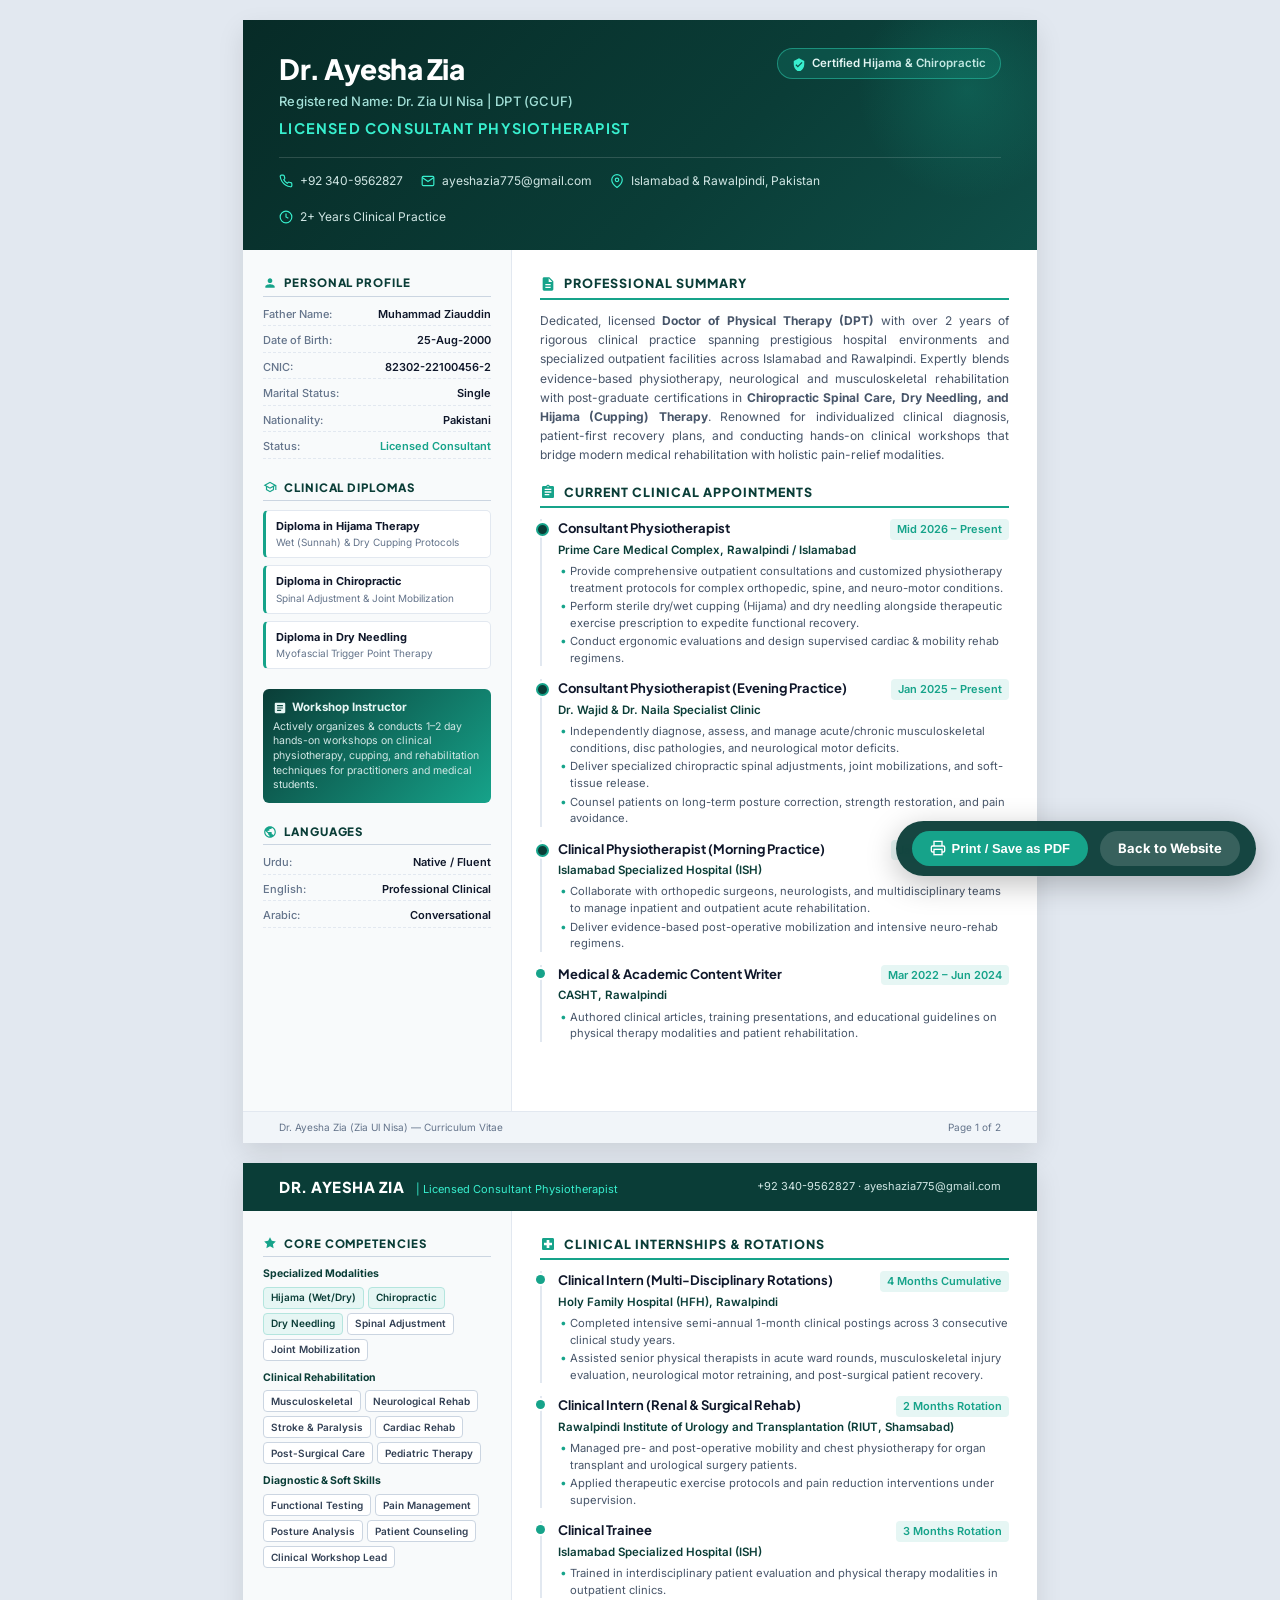
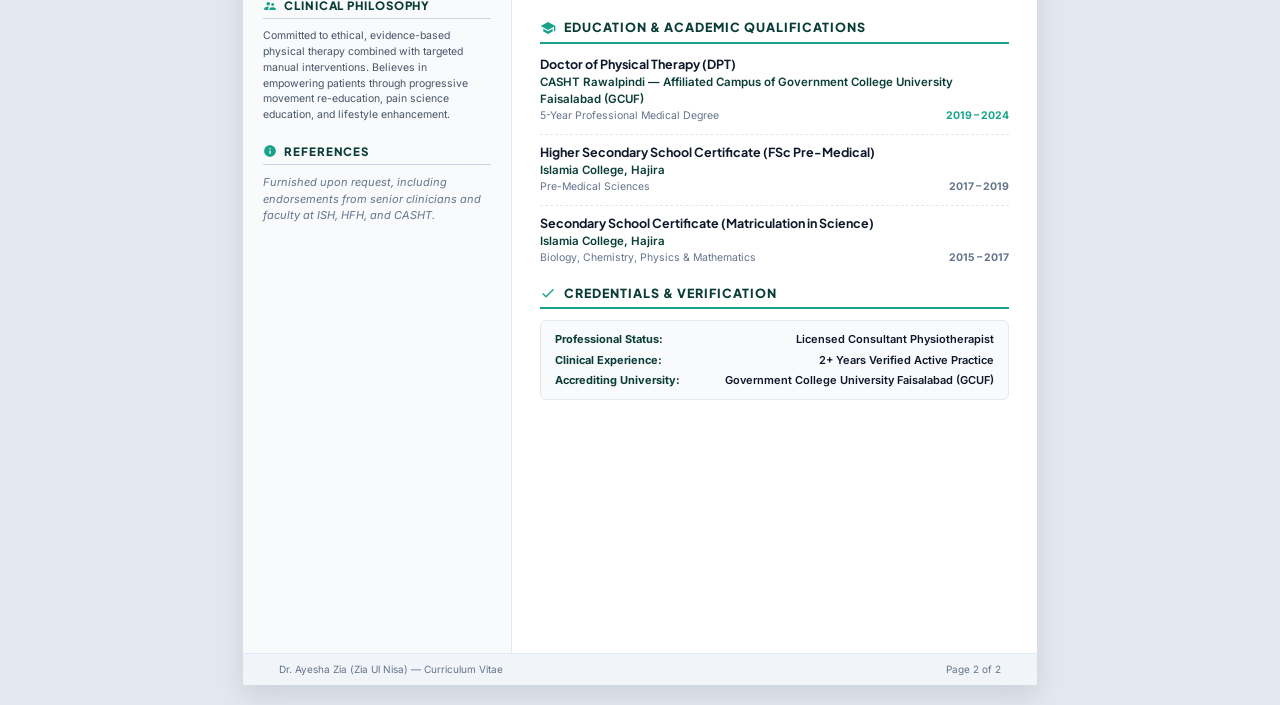
==== cv.html @ 0d0502b4 "cv added" ====
<!DOCTYPE html>
<html lang="en">
<head>
<meta charset="UTF-8">
<meta name="viewport" content="width=device-width, initial-scale=1.0">
<title>Dr. Ayesha Zia — Curriculum Vitae</title>
<link rel="preconnect" href="https://fonts.googleapis.com">
<link rel="preconnect" href="https://fonts.gstatic.com" crossorigin>
<link href="https://fonts.googleapis.com/css2?family=Plus+Jakarta+Sans:wght@400;500;600;700;800&family=Inter:wght@400;500;600;700&display=swap" rel="stylesheet">
<style>
  :root {
    --primary: #0A3D37;
    --primary-light: #125B53;
    --accent: #16A38A;
    --accent-soft: #E6F6F4;
    --accent-glow: rgba(22, 163, 138, 0.12);
    --dark: #0F172A;
    --text: #334155;
    --text-muted: #64748B;
    --border: #E2E8F0;
    --bg-light: #F8FAFC;
    --white: #FFFFFF;
  }

  * {
    box-sizing: border-box;
    margin: 0;
    padding: 0;
  }

  body {
    font-family: 'Inter', -apple-system, BlinkMacSystemFont, 'Segoe UI', Roboto, sans-serif;
    color: var(--text);
    background: #E2E8F0;
    line-height: 1.5;
    -webkit-font-smoothing: antialiased;
  }

  /* Printable A4 Sheets */
  .cv-page {
    width: 210mm;
    min-height: 297mm;
    height: 297mm;
    margin: 20px auto;
    background: var(--white);
    box-shadow: 0 10px 25px rgba(0,0,0,0.1);
    position: relative;
    overflow: hidden;
    display: flex;
    flex-direction: column;
    page-break-after: always;
  }

  @media print {
    body {
      background: none;
      -webkit-print-color-adjust: exact;
      print-color-adjust: exact;
    }
    .cv-page {
      margin: 0;
      box-shadow: none;
      page-break-after: always;
      height: 297mm;
      max-height: 297mm;
    }
    .no-print {
      display: none !important;
    }
  }

  /* Header Section */
  .cv-header {
    background: linear-gradient(135deg, #072B27 0%, #0A3D37 60%, #0F4F48 100%);
    color: var(--white);
    padding: 28px 36px 24px;
    position: relative;
  }

  .cv-header::after {
    content: '';
    position: absolute;
    right: -40px;
    top: -40px;
    width: 220px;
    height: 220px;
    border-radius: 50%;
    background: radial-gradient(circle, rgba(22,163,138,0.25) 0%, rgba(22,163,138,0) 70%);
    pointer-events: none;
  }

  .header-top {
    display: flex;
    justify-content: space-between;
    align-items: flex-start;
  }

  .header-title-group h1 {
    font-family: 'Plus Jakarta Sans', sans-serif;
    font-size: 28px;
    font-weight: 800;
    letter-spacing: -0.5px;
    color: #FFFFFF;
    margin-bottom: 2px;
  }

  .header-title-group .alias {
    font-size: 13px;
    font-weight: 500;
    color: #A3E0D8;
    margin-bottom: 6px;
    letter-spacing: 0.2px;
  }

  .header-title-group .designation {
    font-family: 'Plus Jakarta Sans', sans-serif;
    font-size: 14.5px;
    font-weight: 700;
    color: #38EFCE;
    text-transform: uppercase;
    letter-spacing: 1.2px;
  }

  .header-badge {
    background: rgba(22, 163, 138, 0.2);
    border: 1px solid rgba(56, 239, 206, 0.4);
    padding: 6px 14px;
    border-radius: 20px;
    font-size: 11.5px;
    font-weight: 600;
    color: #E6F6F4;
    display: inline-flex;
    align-items: center;
    gap: 6px;
    white-space: nowrap;
  }

  .header-badge svg {
    width: 14px;
    height: 14px;
    fill: #38EFCE;
  }

  .contact-strip {
    display: flex;
    flex-wrap: wrap;
    gap: 18px;
    margin-top: 18px;
    padding-top: 14px;
    border-top: 1px solid rgba(255, 255, 255, 0.15);
    font-size: 12px;
    color: #D1E7E5;
  }

  .contact-item {
    display: flex;
    align-items: center;
    gap: 7px;
  }

  .contact-item svg {
    width: 14px;
    height: 14px;
    stroke: #38EFCE;
    fill: none;
    stroke-width: 2;
    flex-shrink: 0;
  }

  /* Two Column Body Layout */
  .cv-body {
    display: grid;
    grid-template-columns: 71mm 1fr;
    flex: 1;
    overflow: hidden;
  }

  /* Sidebar Column */
  .cv-sidebar {
    background: #F8FAFB;
    border-right: 1px solid var(--border);
    padding: 24px 20px;
    display: flex;
    flex-direction: column;
    gap: 20px;
  }

  /* Main Column */
  .cv-main {
    padding: 24px 28px;
    display: flex;
    flex-direction: column;
    gap: 18px;
    background: var(--white);
  }

  /* Section Headings */
  .sec-title {
    font-family: 'Plus Jakarta Sans', sans-serif;
    font-size: 12.5px;
    font-weight: 800;
    text-transform: uppercase;
    letter-spacing: 1px;
    color: var(--primary);
    display: flex;
    align-items: center;
    gap: 8px;
    margin-bottom: 11px;
    padding-bottom: 5px;
    border-bottom: 2px solid var(--accent);
  }

  .sec-title svg {
    width: 16px;
    height: 16px;
    fill: var(--accent);
    flex-shrink: 0;
  }

  .sidebar-sec-title {
    font-family: 'Plus Jakarta Sans', sans-serif;
    font-size: 11.5px;
    font-weight: 800;
    text-transform: uppercase;
    letter-spacing: 0.9px;
    color: var(--primary);
    display: flex;
    align-items: center;
    gap: 7px;
    margin-bottom: 9px;
    padding-bottom: 4px;
    border-bottom: 1.5px solid #CBD5E1;
  }

  .sidebar-sec-title svg {
    width: 14px;
    height: 14px;
    fill: var(--accent);
  }

  /* Summary Box */
  .summary-text {
    font-size: 12px;
    line-height: 1.6;
    color: #475569;
    text-align: justify;
  }

  /* Timeline & Experience Items */
  .exp-item {
    position: relative;
    padding-left: 16px;
    border-left: 2px solid #E2E8F0;
    margin-bottom: 13px;
  }

  .exp-item:last-child {
    margin-bottom: 0;
  }

  .exp-item::before {
    content: '';
    position: absolute;
    left: -5.5px;
    top: 4px;
    width: 9px;
    height: 9px;
    border-radius: 50%;
    background: var(--accent);
    box-shadow: 0 0 0 2px var(--white);
  }

  .exp-item.current::before {
    background: #0A3D37;
    border: 2px solid var(--accent);
  }

  .exp-header {
    display: flex;
    justify-content: space-between;
    align-items: baseline;
    margin-bottom: 2px;
  }

  .exp-role {
    font-size: 13px;
    font-weight: 700;
    color: var(--dark);
    font-family: 'Plus Jakarta Sans', sans-serif;
  }

  .exp-date {
    font-size: 11px;
    font-weight: 600;
    color: var(--accent);
    background: var(--accent-soft);
    padding: 2px 7px;
    border-radius: 4px;
    white-space: nowrap;
  }

  .exp-org {
    font-size: 11.5px;
    font-weight: 600;
    color: var(--primary);
    margin-bottom: 4px;
    display: flex;
    align-items: center;
    gap: 5px;
  }

  .exp-desc {
    font-size: 11.2px;
    line-height: 1.48;
    color: #475569;
  }

  .exp-desc ul {
    list-style: none;
    padding-left: 0;
  }

  .exp-desc li {
    position: relative;
    padding-left: 12px;
    margin-bottom: 2px;
  }

  .exp-desc li::before {
    content: '•';
    position: absolute;
    left: 2px;
    color: var(--accent);
    font-size: 12px;
    line-height: 1.3;
  }

  /* Diplomas & Certifications Cards */
  .diploma-card {
    background: var(--white);
    border: 1px solid var(--border);
    border-left: 3px solid var(--accent);
    border-radius: 5px;
    padding: 7px 10px;
    margin-bottom: 7px;
  }

  .diploma-card:last-child {
    margin-bottom: 0;
  }

  .diploma-title {
    font-size: 11px;
    font-weight: 700;
    color: var(--dark);
    margin-bottom: 1px;
  }

  .diploma-sub {
    font-size: 10px;
    color: var(--text-muted);
  }

  /* Personal Details Table */
  .info-list {
    display: flex;
    flex-direction: column;
    gap: 6px;
    font-size: 11px;
  }

  .info-row {
    display: flex;
    justify-content: space-between;
    padding-bottom: 3px;
    border-bottom: 1px dashed #E2E8F0;
  }

  .info-label {
    color: var(--text-muted);
    font-weight: 500;
  }

  .info-val {
    color: var(--dark);
    font-weight: 600;
    text-align: right;
  }

  /* Skills & Tags */
  .skill-group {
    margin-bottom: 9px;
  }

  .skill-group-title {
    font-size: 10.5px;
    font-weight: 700;
    color: var(--primary);
    margin-bottom: 5px;
  }

  .pill-container {
    display: flex;
    flex-wrap: wrap;
    gap: 4px;
  }

  .pill {
    background: var(--white);
    border: 1px solid #CBD5E1;
    font-size: 10px;
    font-weight: 600;
    color: #334155;
    padding: 2.5px 7px;
    border-radius: 4px;
  }

  .pill.highlight {
    background: var(--accent-soft);
    border-color: #B4E5DE;
    color: #0A3D37;
  }

  /* Education block */
  .edu-item {
    margin-bottom: 10px;
  }

  .edu-item:last-child {
    margin-bottom: 0;
  }

  .edu-degree {
    font-size: 12.5px;
    font-weight: 700;
    color: var(--dark);
    font-family: 'Plus Jakarta Sans', sans-serif;
  }

  .edu-school {
    font-size: 11.5px;
    font-weight: 600;
    color: var(--primary);
  }

  .edu-meta {
    font-size: 10.5px;
    color: var(--text-muted);
    display: flex;
    justify-content: space-between;
  }

  /* Workshop Banner in sidebar */
  .workshop-box {
    background: linear-gradient(135deg, #0A3D37 0%, #16A38A 100%);
    color: var(--white);
    padding: 10px;
    border-radius: 6px;
    font-size: 10.5px;
  }

  .workshop-box h4 {
    font-size: 11.5px;
    font-weight: 700;
    margin-bottom: 3px;
    color: #E6F6F4;
    display: flex;
    align-items: center;
    gap: 5px;
  }

  .workshop-box p {
    color: #D1E7E5;
    line-height: 1.4;
  }

  /* Footer on Page */
  .cv-page-footer {
    padding: 8px 36px;
    background: #F1F5F9;
    border-top: 1px solid var(--border);
    font-size: 10px;
    color: var(--text-muted);
    display: flex;
    justify-content: space-between;
    align-items: center;
    margin-top: auto;
  }

  /* Action Buttons for Browser View */
  .floating-bar {
    position: fixed;
    bottom: 24px;
    right: 24px;
    z-index: 1000;
    display: flex;
    gap: 12px;
    background: rgba(10, 61, 55, 0.95);
    backdrop-filter: blur(8px);
    padding: 10px 16px;
    border-radius: 30px;
    box-shadow: 0 8px 30px rgba(0,0,0,0.25);
  }

  .action-btn {
    background: var(--accent);
    color: var(--white);
    border: none;
    padding: 8px 18px;
    border-radius: 20px;
    font-weight: 700;
    font-size: 13px;
    cursor: pointer;
    text-decoration: none;
    display: inline-flex;
    align-items: center;
    gap: 6px;
    transition: background 0.2s;
  }

  .action-btn:hover {
    background: #12826e;
  }

  .action-btn.secondary {
    background: rgba(255,255,255,0.15);
  }

  .action-btn.secondary:hover {
    background: rgba(255,255,255,0.25);
  }
</style>
</head>
<body>

<!-- Floating Action Bar (Hidden during Print) -->
<div class="floating-bar no-print">
  <button class="action-btn" onclick="window.print()">
    <svg width="16" height="16" viewBox="0 0 24 24" fill="none" stroke="currentColor" stroke-width="2"><path d="M6 9V2h12v7M6 18H4a2 2 0 01-2-2v-5a2 2 0 012-2h16a2 2 0 012 2v5a2 2 0 01-2 2h-2"/><rect x="6" y="14" width="12" height="8"/></svg>
    Print / Save as PDF
  </button>
  <a href="index.html" class="action-btn secondary">
    Back to Website
  </a>
</div>

<!-- ==================== PAGE 1 ==================== -->
<div class="cv-page">
  <!-- Header -->
  <header class="cv-header">
    <div class="header-top">
      <div class="header-title-group">
        <h1>Dr. Ayesha Zia</h1>
        <div class="alias">Registered Name: Dr. Zia Ul Nisa | DPT (GCUF)</div>
        <div class="designation">Licensed Consultant Physiotherapist</div>
      </div>
      <div class="header-badge">
        <svg viewBox="0 0 24 24"><path d="M12 2L3 7v6c0 5.55 3.84 10.74 9 12 5.16-1.26 9-6.45 9-12V7l-9-5zm-2 16l-4-4 1.41-1.41L10 15.17l6.59-6.59L18 10l-8 8z"/></svg>
        Certified Hijama &amp; Chiropractic
      </div>
    </div>
    <div class="contact-strip">
      <div class="contact-item">
        <svg viewBox="0 0 24 24"><path d="M22 16.92v3a2 2 0 01-2.18 2 19.79 19.79 0 01-8.63-3.07 19.5 19.5 0 01-6-6 19.79 19.79 0 01-3.07-8.67A2 2 0 014.11 2h3a2 2 0 012 1.72 12.84 12.84 0 00.7 2.81 2 2 0 01-.45 2.11L8.09 9.91a16 16 0 006 6l1.27-1.27a2 2 0 012.11-.45 12.84 12.84 0 002.81.7A2 2 0 0122 16.92z"/></svg>
        <span>+92 340-9562827</span>
      </div>
      <div class="contact-item">
        <svg viewBox="0 0 24 24"><path d="M4 4h16c1.1 0 2 .9 2 2v12c0 1.1-.9 2-2 2H4c-1.1 0-2-.9-2-2V6c0-1.1.9-2 2-2z"/><polyline points="22,6 12,13 2,6"/></svg>
        <span>ayeshazia775@gmail.com</span>
      </div>
      <div class="contact-item">
        <svg viewBox="0 0 24 24"><path d="M21 10c0 7-9 13-9 13s-9-6-9-13a9 9 0 0118 0z"/><circle cx="12" cy="10" r="3"/></svg>
        <span>Islamabad &amp; Rawalpindi, Pakistan</span>
      </div>
      <div class="contact-item">
        <svg viewBox="0 0 24 24"><circle cx="12" cy="12" r="10"/><path d="M12 6v6l4 2"/></svg>
        <span>2+ Years Clinical Practice</span>
      </div>
    </div>
  </header>

  <!-- Body -->
  <div class="cv-body">
    <!-- Left Sidebar -->
    <aside class="cv-sidebar">
      <!-- Personal Details -->
      <div>
        <h3 class="sidebar-sec-title">
          <svg viewBox="0 0 24 24"><path d="M12 12c2.21 0 4-1.79 4-4s-1.79-4-4-4-4 1.79-4 4 1.79 4 4 4zm0 2c-2.67 0-8 1.34-8 4v2h16v-2c0-2.66-5.33-4-8-4z"/></svg>
          Personal Profile
        </h3>
        <div class="info-list">
          <div class="info-row"><span class="info-label">Father Name:</span><span class="info-val">Muhammad Ziauddin</span></div>
          <div class="info-row"><span class="info-label">Date of Birth:</span><span class="info-val">25-Aug-2000</span></div>
          <div class="info-row"><span class="info-label">CNIC:</span><span class="info-val">82302-22100456-2</span></div>
          <div class="info-row"><span class="info-label">Marital Status:</span><span class="info-val">Single</span></div>
          <div class="info-row"><span class="info-label">Nationality:</span><span class="info-val">Pakistani</span></div>
          <div class="info-row"><span class="info-label">Status:</span><span class="info-val" style="color:var(--accent);">Licensed Consultant</span></div>
        </div>
      </div>

      <!-- Specialized Diplomas -->
      <div>
        <h3 class="sidebar-sec-title">
          <svg viewBox="0 0 24 24"><path d="M12 3L1 9l4 2.18v6L12 21l7-3.82v-6l2-1.09V17h2V9L12 3zm6.82 6L12 12.72 5.18 9 12 5.28 18.82 9zM17 15.99l-5 2.73-5-2.73v-3.72L12 15l5-2.73v3.72z"/></svg>
          Clinical Diplomas
        </h3>
        
        <div class="diploma-card">
          <div class="diploma-title">Diploma in Hijama Therapy</div>
          <div class="diploma-sub">Wet (Sunnah) &amp; Dry Cupping Protocols</div>
        </div>

        <div class="diploma-card">
          <div class="diploma-title">Diploma in Chiropractic</div>
          <div class="diploma-sub">Spinal Adjustment &amp; Joint Mobilization</div>
        </div>

        <div class="diploma-card">
          <div class="diploma-title">Diploma in Dry Needling</div>
          <div class="diploma-sub">Myofascial Trigger Point Therapy</div>
        </div>
      </div>

      <!-- Workshop Conductor Box -->
      <div class="workshop-box">
        <h4>
          <svg width="14" height="14" viewBox="0 0 24 24" fill="currentColor"><path d="M19 3H5c-1.1 0-2 .9-2 2v14c0 1.1.9 2 2 2h14c1.1 0 2-.9 2-2V5c0-1.1-.9-2-2-2zm-5 14H7v-2h7v2zm3-4H7v-2h10v2zm0-4H7V7h10v2z"/></svg>
          Workshop Instructor
        </h4>
        <p>Actively organizes &amp; conducts 1–2 day hands-on workshops on clinical physiotherapy, cupping, and rehabilitation techniques for practitioners and medical students.</p>
      </div>

      <!-- Languages -->
      <div>
        <h3 class="sidebar-sec-title">
          <svg viewBox="0 0 24 24"><path d="M12 2C6.48 2 2 6.48 2 12s4.48 10 10 10 10-4.48 10-10S17.52 2 12 2zm-1 17.93c-3.95-.49-7-3.85-7-7.93 0-.62.08-1.21.21-1.79L9 15v1c0 1.1.9 2 2 2v1.93zm6.9-2.54c-.26-.81-1-1.39-1.9-1.39h-1v-3c0-.55-.45-1-1-1H8v-2h2c.55 0 1-.45 1-1V7h2c1.1 0 2-.9 2-2v-.41c2.93 1.19 5 4.06 5 7.41 0 2.08-.8 3.97-2.1 5.39z"/></svg>
          Languages
        </h3>
        <div class="info-list">
          <div class="info-row"><span class="info-label">Urdu:</span><span class="info-val">Native / Fluent</span></div>
          <div class="info-row"><span class="info-label">English:</span><span class="info-val">Professional Clinical</span></div>
          <div class="info-row"><span class="info-label">Arabic:</span><span class="info-val">Conversational</span></div>
        </div>
      </div>
    </aside>

    <!-- Main Content -->
    <main class="cv-main">
      <!-- Executive Summary -->
      <section>
        <h2 class="sec-title">
          <svg viewBox="0 0 24 24"><path d="M14 2H6c-1.1 0-1.99.9-1.99 2L4 20c0 1.1.89 2 1.99 2H18c1.1 0 2-.9 2-2V8l-6-6zm2 16H8v-2h8v2zm0-4H8v-2h8v2zm-3-5V3.5L18.5 9H13z"/></svg>
          Professional Summary
        </h2>
        <p class="summary-text">
          Dedicated, licensed <strong>Doctor of Physical Therapy (DPT)</strong> with over 2 years of rigorous clinical practice spanning prestigious hospital environments and specialized outpatient facilities across Islamabad and Rawalpindi. Expertly blends evidence-based physiotherapy, neurological and musculoskeletal rehabilitation with post-graduate certifications in <strong>Chiropractic Spinal Care, Dry Needling, and Hijama (Cupping) Therapy</strong>. Renowned for individualized clinical diagnosis, patient-first recovery plans, and conducting hands-on clinical workshops that bridge modern medical rehabilitation with holistic pain-relief modalities.
        </p>
      </section>

      <!-- Clinical Experience -->
      <section>
        <h2 class="sec-title">
          <svg viewBox="0 0 24 24"><path d="M19 3h-4.18C14.4 1.84 13.3 1 12 1c-1.3 0-2.4.84-2.82 2H5c-1.1 0-2 .9-2 2v14c0 1.1.9 2 2 2h14c1.1 0 2-.9 2-2V5c0-1.1-.9-2-2-2zm-7 0c.55 0 1 .45 1 1s-.45 1-1 1-1-.45-1-1 .45-1 1-1zm2 14H7v-2h7v2zm3-4H7v-2h10v2zm0-4H7V7h10v2z"/></svg>
          Current Clinical Appointments
        </h2>

        <!-- Prime Care -->
        <div class="exp-item current">
          <div class="exp-header">
            <span class="exp-role">Consultant Physiotherapist</span>
            <span class="exp-date">Mid 2026 – Present</span>
          </div>
          <div class="exp-org">Prime Care Medical Complex, Rawalpindi / Islamabad</div>
          <div class="exp-desc">
            <ul>
              <li>Provide comprehensive outpatient consultations and customized physiotherapy treatment protocols for complex orthopedic, spine, and neuro-motor conditions.</li>
              <li>Perform sterile dry/wet cupping (Hijama) and dry needling alongside therapeutic exercise prescription to expedite functional recovery.</li>
              <li>Conduct ergonomic evaluations and design supervised cardiac &amp; mobility rehab regimens.</li>
            </ul>
          </div>
        </div>

        <!-- Dr. Wajid & Dr. Naila -->
        <div class="exp-item current">
          <div class="exp-header">
            <span class="exp-role">Consultant Physiotherapist (Evening Practice)</span>
            <span class="exp-date">Jan 2025 – Present</span>
          </div>
          <div class="exp-org">Dr. Wajid &amp; Dr. Naila Specialist Clinic</div>
          <div class="exp-desc">
            <ul>
              <li>Independently diagnose, assess, and manage acute/chronic musculoskeletal conditions, disc pathologies, and neurological motor deficits.</li>
              <li>Deliver specialized chiropractic spinal adjustments, joint mobilizations, and soft-tissue release.</li>
              <li>Counsel patients on long-term posture correction, strength restoration, and pain avoidance.</li>
            </ul>
          </div>
        </div>

        <!-- ISH Hospital -->
        <div class="exp-item current">
          <div class="exp-header">
            <span class="exp-role">Clinical Physiotherapist (Morning Practice)</span>
            <span class="exp-date">Jan 2025 – Present</span>
          </div>
          <div class="exp-org">Islamabad Specialized Hospital (ISH)</div>
          <div class="exp-desc">
            <ul>
              <li>Collaborate with orthopedic surgeons, neurologists, and multidisciplinary teams to manage inpatient and outpatient acute rehabilitation.</li>
              <li>Deliver evidence-based post-operative mobilization and intensive neuro-rehab regimens.</li>
            </ul>
          </div>
        </div>

        <!-- CASHT Content Writer -->
        <div class="exp-item">
          <div class="exp-header">
            <span class="exp-role">Medical &amp; Academic Content Writer</span>
            <span class="exp-date">Mar 2022 – Jun 2024</span>
          </div>
          <div class="exp-org">CASHT, Rawalpindi</div>
          <div class="exp-desc">
            <ul>
              <li>Authored clinical articles, training presentations, and educational guidelines on physical therapy modalities and patient rehabilitation.</li>
            </ul>
          </div>
        </div>
      </section>
    </main>
  </div>

  <!-- Page Footer -->
  <footer class="cv-page-footer">
    <span>Dr. Ayesha Zia (Zia Ul Nisa) — Curriculum Vitae</span>
    <span>Page 1 of 2</span>
  </footer>
</div>

<!-- ==================== PAGE 2 ==================== -->
<div class="cv-page">
  <!-- Minimal Header for Page 2 -->
  <div style="background: var(--primary); padding: 12px 36px; display: flex; justify-content: space-between; align-items: center; color: var(--white);">
    <div>
      <span style="font-family: 'Plus Jakarta Sans', sans-serif; font-size: 15px; font-weight: 800; letter-spacing: 0.5px;">DR. AYESHA ZIA</span>
      <span style="font-size: 11px; color: #38EFCE; margin-left: 8px;">| Licensed Consultant Physiotherapist</span>
    </div>
    <div style="font-size: 11px; color: #D1E7E5;">
      +92 340-9562827 · ayeshazia775@gmail.com
    </div>
  </div>

  <!-- Body -->
  <div class="cv-body">
    <!-- Left Sidebar -->
    <aside class="cv-sidebar">
      <!-- Clinical Expertise -->
      <div>
        <h3 class="sidebar-sec-title">
          <svg viewBox="0 0 24 24"><path d="M12 2l3.09 6.26L22 9.27l-5 4.87 1.18 6.88L12 17.77l-6.18 3.25L7 14.14 2 9.27l6.91-1.01L12 2z"/></svg>
          Core Competencies
        </h3>

        <div class="skill-group">
          <div class="skill-group-title">Specialized Modalities</div>
          <div class="pill-container">
            <span class="pill highlight">Hijama (Wet/Dry)</span>
            <span class="pill highlight">Chiropractic</span>
            <span class="pill highlight">Dry Needling</span>
            <span class="pill">Spinal Adjustment</span>
            <span class="pill">Joint Mobilization</span>
          </div>
        </div>

        <div class="skill-group">
          <div class="skill-group-title">Clinical Rehabilitation</div>
          <div class="pill-container">
            <span class="pill">Musculoskeletal</span>
            <span class="pill">Neurological Rehab</span>
            <span class="pill">Stroke &amp; Paralysis</span>
            <span class="pill">Cardiac Rehab</span>
            <span class="pill">Post-Surgical Care</span>
            <span class="pill">Pediatric Therapy</span>
          </div>
        </div>

        <div class="skill-group">
          <div class="skill-group-title">Diagnostic &amp; Soft Skills</div>
          <div class="pill-container">
            <span class="pill">Functional Testing</span>
            <span class="pill">Pain Management</span>
            <span class="pill">Posture Analysis</span>
            <span class="pill">Patient Counseling</span>
            <span class="pill">Clinical Workshop Lead</span>
          </div>
        </div>
      </div>

      <!-- Professional Memberships -->
      <div>
        <h3 class="sidebar-sec-title">
          <svg viewBox="0 0 24 24"><path d="M16.5 12c1.38 0 2.49-1.12 2.49-2.5S17.88 7 16.5 7C15.12 7 14 8.12 14 9.5s1.12 2.5 2.5 2.5zM9 11c1.66 0 2.99-1.34 2.99-3S10.66 5 9 5C7.34 5 6 6.34 6 8s1.34 3 3 3zm7.5 3c-1.83 0-5.5.92-5.5 2.75V19h11v-2.25c0-1.83-3.67-2.75-5.5-2.75zM9 13c-2.33 0-7 1.17-7 3.5V19h7v-2.25c0-.85.34-1.66.92-2.31C9.64 14.16 9.3 14 9 13z"/></svg>
          Clinical Philosophy
        </h3>
        <p style="font-size: 10.5px; line-height: 1.5; color: #475569;">
          Committed to ethical, evidence-based physical therapy combined with targeted manual interventions. Believes in empowering patients through progressive movement re-education, pain science education, and lifestyle enhancement.
        </p>
      </div>

      <!-- References -->
      <div>
        <h3 class="sidebar-sec-title">
          <svg viewBox="0 0 24 24"><path d="M12 2C6.48 2 2 6.48 2 12s4.48 10 10 10 10-4.48 10-10S17.52 2 12 2zm1 15h-2v-6h2v6zm0-8h-2V7h2v2z"/></svg>
          References
        </h3>
        <p style="font-size: 11px; color: var(--text-muted); font-style: italic;">
          Furnished upon request, including endorsements from senior clinicians and faculty at ISH, HFH, and CASHT.
        </p>
      </div>
    </aside>

    <!-- Main Content -->
    <main class="cv-main">
      <!-- Clinical Rotations & Internships -->
      <section>
        <h2 class="sec-title">
          <svg viewBox="0 0 24 24"><path d="M19 3H5c-1.1 0-1.99.9-1.99 2L3 19c0 1.1.9 2 2 2h14c1.1 0 2-.9 2-2V5c0-1.1-.9-2-2-2zm-1 11h-4v4h-4v-4H6v-4h4V6h4v4h4v4z"/></svg>
          Clinical Internships &amp; Rotations
        </h2>

        <!-- Holy Family -->
        <div class="exp-item">
          <div class="exp-header">
            <span class="exp-role">Clinical Intern (Multi-Disciplinary Rotations)</span>
            <span class="exp-date">4 Months Cumulative</span>
          </div>
          <div class="exp-org">Holy Family Hospital (HFH), Rawalpindi</div>
          <div class="exp-desc">
            <ul>
              <li>Completed intensive semi-annual 1-month clinical postings across 3 consecutive clinical study years.</li>
              <li>Assisted senior physical therapists in acute ward rounds, musculoskeletal injury evaluation, neurological motor retraining, and post-surgical patient recovery.</li>
            </ul>
          </div>
        </div>

        <!-- RIUT -->
        <div class="exp-item">
          <div class="exp-header">
            <span class="exp-role">Clinical Intern (Renal &amp; Surgical Rehab)</span>
            <span class="exp-date">2 Months Rotation</span>
          </div>
          <div class="exp-org">Rawalpindi Institute of Urology and Transplantation (RIUT, Shamsabad)</div>
          <div class="exp-desc">
            <ul>
              <li>Managed pre- and post-operative mobility and chest physiotherapy for organ transplant and urological surgery patients.</li>
              <li>Applied therapeutic exercise protocols and pain reduction interventions under supervision.</li>
            </ul>
          </div>
        </div>

        <!-- ISH Trainee -->
        <div class="exp-item">
          <div class="exp-header">
            <span class="exp-role">Clinical Trainee</span>
            <span class="exp-date">3 Months Rotation</span>
          </div>
          <div class="exp-org">Islamabad Specialized Hospital (ISH)</div>
          <div class="exp-desc">
            <ul>
              <li>Trained in interdisciplinary patient evaluation and physical therapy modalities in outpatient clinics.</li>
            </ul>
          </div>
        </div>
      </section>

      <!-- Academic Qualifications -->
      <section>
        <h2 class="sec-title">
          <svg viewBox="0 0 24 24"><path d="M5 13.18v4L12 21l7-3.82v-4L12 17l-7-3.82zM12 3L1 9l11 6 9-4.91V17h2V9L12 3z"/></svg>
          Education &amp; Academic Qualifications
        </h2>

        <!-- DPT -->
        <div class="edu-item">
          <div class="edu-degree">Doctor of Physical Therapy (DPT)</div>
          <div class="edu-school">CASHT Rawalpindi — Affiliated Campus of Government College University Faisalabad (GCUF)</div>
          <div class="edu-meta">
            <span>5-Year Professional Medical Degree</span>
            <span style="font-weight:700; color:var(--accent);">2019 – 2024</span>
          </div>
        </div>

        <!-- FSc -->
        <div class="edu-item" style="border-top: 1px dashed var(--border); padding-top: 8px;">
          <div class="edu-degree">Higher Secondary School Certificate (FSc Pre-Medical)</div>
          <div class="edu-school">Islamia College, Hajira</div>
          <div class="edu-meta">
            <span>Pre-Medical Sciences</span>
            <span style="font-weight:700; color:var(--text-muted);">2017 – 2019</span>
          </div>
        </div>

        <!-- Matric -->
        <div class="edu-item" style="border-top: 1px dashed var(--border); padding-top: 8px;">
          <div class="edu-degree">Secondary School Certificate (Matriculation in Science)</div>
          <div class="edu-school">Islamia College, Hajira</div>
          <div class="edu-meta">
            <span>Biology, Chemistry, Physics &amp; Mathematics</span>
            <span style="font-weight:700; color:var(--text-muted);">2015 – 2017</span>
          </div>
        </div>
      </section>

      <!-- Certifications Summary Table / Strip -->
      <section>
        <h2 class="sec-title">
          <svg viewBox="0 0 24 24"><path d="M9 16.2L4.8 12l-1.4 1.4L9 19 21 7l-1.4-1.4L9 16.2z"/></svg>
          Credentials &amp; Verification
        </h2>
        <div style="background: var(--bg-light); border: 1px solid var(--border); border-radius: 6px; padding: 10px 14px; font-size: 11px; line-height: 1.5;">
          <div style="display:flex; justify-content:space-between; margin-bottom:4px;">
            <strong style="color:var(--primary);">Professional Status:</strong>
            <span style="color:var(--dark); font-weight:600;">Licensed Consultant Physiotherapist</span>
          </div>
          <div style="display:flex; justify-content:space-between; margin-bottom:4px;">
            <strong style="color:var(--primary);">Clinical Experience:</strong>
            <span style="color:var(--dark); font-weight:600;">2+ Years Verified Active Practice</span>
          </div>
          <div style="display:flex; justify-content:space-between;">
            <strong style="color:var(--primary);">Accrediting University:</strong>
            <span style="color:var(--dark); font-weight:600;">Government College University Faisalabad (GCUF)</span>
          </div>
        </div>
      </section>
    </main>
  </div>

  <!-- Page Footer -->
  <footer class="cv-page-footer">
    <span>Dr. Ayesha Zia (Zia Ul Nisa) — Curriculum Vitae</span>
    <span>Page 2 of 2</span>
  </footer>
</div>

</body>
</html>
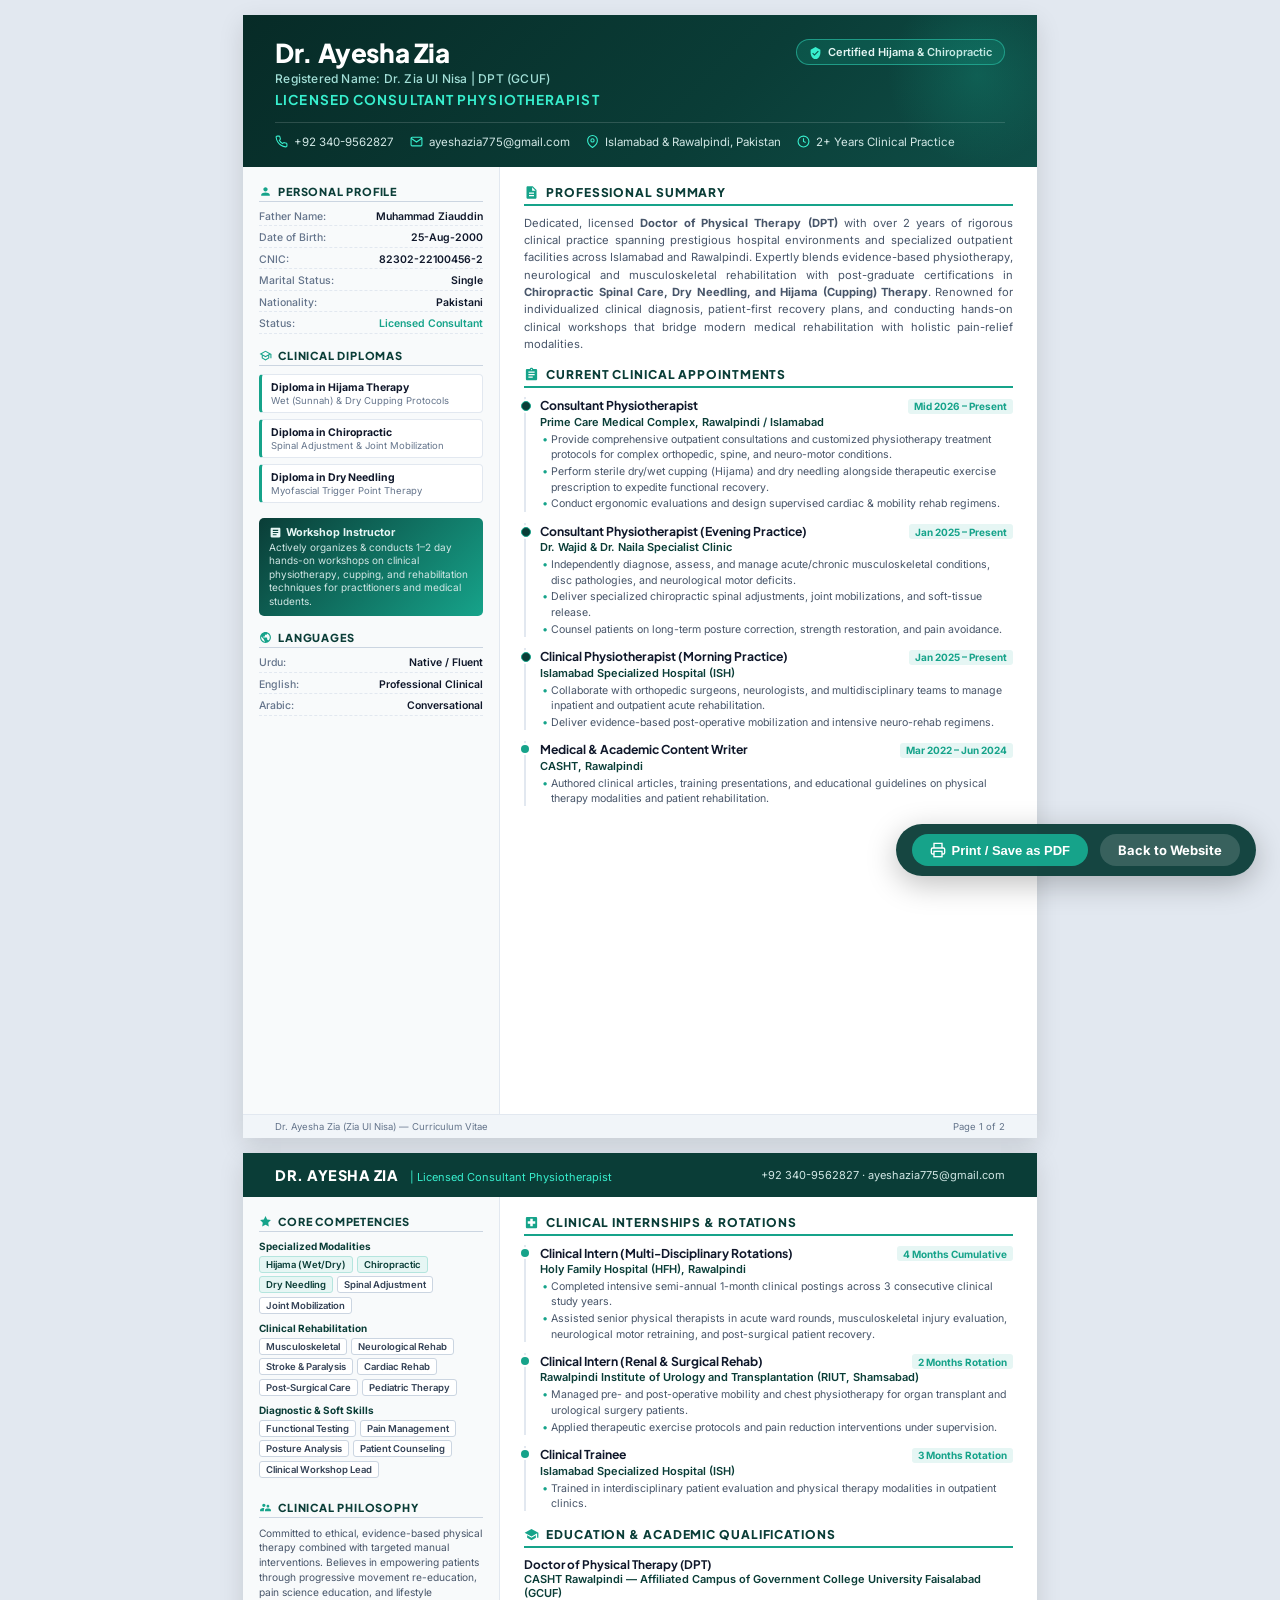
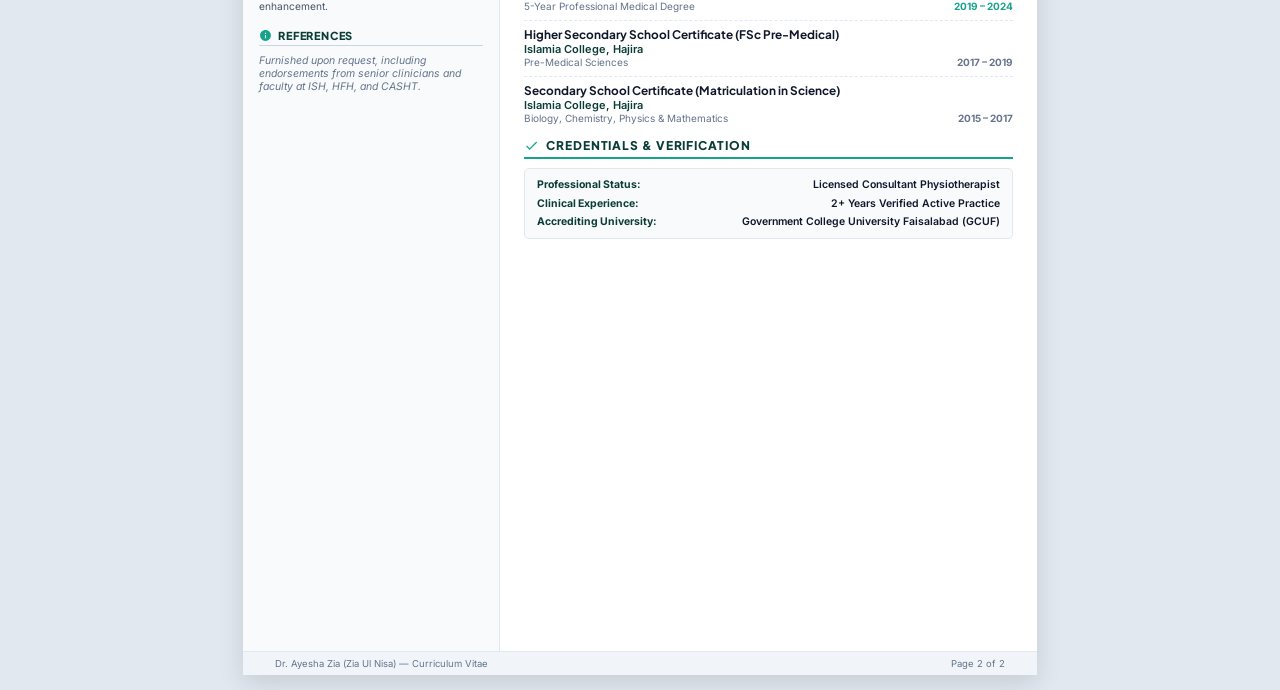
==== commit d00a3015: "cv improved" ====
--- a/cv.html
+++ b/cv.html
@@ -13,7 +13,6 @@
     --primary-light: #125B53;
     --accent: #16A38A;
     --accent-soft: #E6F6F4;
-    --accent-glow: rgba(22, 163, 138, 0.12);
     --dark: #0F172A;
     --text: #334155;
     --text-muted: #64748B;
@@ -22,47 +21,65 @@
     --white: #FFFFFF;
   }
 
+  @page {
+    size: A4 portrait;
+    margin: 0;
+  }
+
   * {
     box-sizing: border-box;
     margin: 0;
     padding: 0;
   }
 
-  body {
+  html, body {
+    margin: 0;
+    padding: 0;
+    background: #E2E8F0;
     font-family: 'Inter', -apple-system, BlinkMacSystemFont, 'Segoe UI', Roboto, sans-serif;
     color: var(--text);
-    background: #E2E8F0;
-    line-height: 1.5;
     -webkit-font-smoothing: antialiased;
   }
 
-  /* Printable A4 Sheets */
+  /* Fixed A4 Page Containers */
   .cv-page {
     width: 210mm;
-    min-height: 297mm;
     height: 297mm;
-    margin: 20px auto;
+    max-height: 297mm;
+    margin: 15px auto;
     background: var(--white);
-    box-shadow: 0 10px 25px rgba(0,0,0,0.1);
+    box-shadow: 0 8px 24px rgba(0,0,0,0.12);
+    display: flex;
+    flex-direction: column;
+    justify-content: space-between;
+    overflow: hidden;
     position: relative;
-    overflow: hidden;
-    display: flex;
-    flex-direction: column;
-    page-break-after: always;
+    page-break-inside: avoid;
   }
 
   @media print {
-    body {
-      background: none;
-      -webkit-print-color-adjust: exact;
-      print-color-adjust: exact;
+    html, body {
+      background: #FFFFFF !important;
+      width: 210mm !important;
+      height: auto !important;
+      margin: 0 !important;
+      padding: 0 !important;
+      -webkit-print-color-adjust: exact !important;
+      print-color-adjust: exact !important;
     }
     .cv-page {
-      margin: 0;
-      box-shadow: none;
-      page-break-after: always;
-      height: 297mm;
-      max-height: 297mm;
+      margin: 0 !important;
+      box-shadow: none !important;
+      width: 210mm !important;
+      height: 297mm !important;
+      max-height: 297mm !important;
+      min-height: 297mm !important;
+      overflow: hidden !important;
+      page-break-after: always !important;
+      page-break-inside: avoid !important;
+    }
+    .cv-page:last-of-type {
+      page-break-after: avoid !important;
     }
     .no-print {
       display: none !important;
@@ -73,17 +90,18 @@
   .cv-header {
     background: linear-gradient(135deg, #072B27 0%, #0A3D37 60%, #0F4F48 100%);
     color: var(--white);
-    padding: 28px 36px 24px;
+    padding: 24px 32px 18px;
     position: relative;
+    flex-shrink: 0;
   }
 
   .cv-header::after {
     content: '';
     position: absolute;
-    right: -40px;
-    top: -40px;
-    width: 220px;
-    height: 220px;
+    right: -30px;
+    top: -30px;
+    width: 180px;
+    height: 180px;
     border-radius: 50%;
     background: radial-gradient(circle, rgba(22,163,138,0.25) 0%, rgba(22,163,138,0) 70%);
     pointer-events: none;
@@ -97,70 +115,70 @@
 
   .header-title-group h1 {
     font-family: 'Plus Jakarta Sans', sans-serif;
-    font-size: 28px;
+    font-size: 26px;
     font-weight: 800;
-    letter-spacing: -0.5px;
+    letter-spacing: -0.4px;
     color: #FFFFFF;
-    margin-bottom: 2px;
+    line-height: 1.1;
   }
 
   .header-title-group .alias {
-    font-size: 13px;
+    font-size: 12px;
     font-weight: 500;
     color: #A3E0D8;
-    margin-bottom: 6px;
+    margin-top: 3px;
+    margin-bottom: 5px;
     letter-spacing: 0.2px;
   }
 
   .header-title-group .designation {
     font-family: 'Plus Jakarta Sans', sans-serif;
-    font-size: 14.5px;
+    font-size: 13.5px;
     font-weight: 700;
     color: #38EFCE;
     text-transform: uppercase;
-    letter-spacing: 1.2px;
+    letter-spacing: 1.1px;
   }
 
   .header-badge {
-    background: rgba(22, 163, 138, 0.2);
-    border: 1px solid rgba(56, 239, 206, 0.4);
-    padding: 6px 14px;
+    background: rgba(22, 163, 138, 0.22);
+    border: 1px solid rgba(56, 239, 206, 0.45);
+    padding: 5px 12px;
     border-radius: 20px;
-    font-size: 11.5px;
+    font-size: 11px;
     font-weight: 600;
     color: #E6F6F4;
     display: inline-flex;
     align-items: center;
     gap: 6px;
-    white-space: nowrap;
   }
 
   .header-badge svg {
-    width: 14px;
-    height: 14px;
+    width: 13px;
+    height: 13px;
     fill: #38EFCE;
   }
 
   .contact-strip {
     display: flex;
     flex-wrap: wrap;
-    gap: 18px;
-    margin-top: 18px;
-    padding-top: 14px;
+    gap: 16px;
+    margin-top: 14px;
+    padding-top: 12px;
     border-top: 1px solid rgba(255, 255, 255, 0.15);
-    font-size: 12px;
+    font-size: 11.5px;
     color: #D1E7E5;
   }
 
   .contact-item {
     display: flex;
     align-items: center;
-    gap: 7px;
+    gap: 6px;
   }
 
   .contact-item svg {
-    width: 14px;
-    height: 14px;
+    width: 13px;
+    height: 13px;
     stroke: #38EFCE;
     fill: none;
     stroke-width: 2;
@@ -170,7 +188,7 @@
   /* Two Column Body Layout */
   .cv-body {
     display: grid;
-    grid-template-columns: 71mm 1fr;
+    grid-template-columns: 68mm 1fr;
     flex: 1;
     overflow: hidden;
   }
@@ -179,47 +197,25 @@
   .cv-sidebar {
     background: #F8FAFB;
     border-right: 1px solid var(--border);
-    padding: 24px 20px;
+    padding: 18px 16px;
     display: flex;
     flex-direction: column;
-    gap: 20px;
+    gap: 15px;
   }
 
   /* Main Column */
   .cv-main {
-    padding: 24px 28px;
+    padding: 18px 24px;
     display: flex;
     flex-direction: column;
-    gap: 18px;
+    gap: 14px;
     background: var(--white);
   }
 
   /* Section Headings */
   .sec-title {
     font-family: 'Plus Jakarta Sans', sans-serif;
-    font-size: 12.5px;
-    font-weight: 800;
-    text-transform: uppercase;
-    letter-spacing: 1px;
-    color: var(--primary);
-    display: flex;
-    align-items: center;
-    gap: 8px;
-    margin-bottom: 11px;
-    padding-bottom: 5px;
-    border-bottom: 2px solid var(--accent);
-  }
-
-  .sec-title svg {
-    width: 16px;
-    height: 16px;
-    fill: var(--accent);
-    flex-shrink: 0;
-  }
-
-  .sidebar-sec-title {
-    font-family: 'Plus Jakarta Sans', sans-serif;
-    font-size: 11.5px;
+    font-size: 12px;
     font-weight: 800;
     text-transform: uppercase;
     letter-spacing: 0.9px;
@@ -229,19 +225,41 @@
     gap: 7px;
     margin-bottom: 9px;
     padding-bottom: 4px;
+    border-bottom: 2px solid var(--accent);
+  }
+
+  .sec-title svg {
+    width: 15px;
+    height: 15px;
+    fill: var(--accent);
+    flex-shrink: 0;
+  }
+
+  .sidebar-sec-title {
+    font-family: 'Plus Jakarta Sans', sans-serif;
+    font-size: 11px;
+    font-weight: 800;
+    text-transform: uppercase;
+    letter-spacing: 0.8px;
+    color: var(--primary);
+    display: flex;
+    align-items: center;
+    gap: 6px;
+    margin-bottom: 8px;
+    padding-bottom: 3px;
     border-bottom: 1.5px solid #CBD5E1;
   }
 
   .sidebar-sec-title svg {
-    width: 14px;
-    height: 14px;
+    width: 13px;
+    height: 13px;
     fill: var(--accent);
   }
 
   /* Summary Box */
   .summary-text {
-    font-size: 12px;
-    line-height: 1.6;
+    font-size: 11.2px;
+    line-height: 1.55;
     color: #475569;
     text-align: justify;
   }
@@ -249,9 +267,9 @@
   /* Timeline & Experience Items */
   .exp-item {
     position: relative;
-    padding-left: 16px;
+    padding-left: 14px;
     border-left: 2px solid #E2E8F0;
-    margin-bottom: 13px;
+    margin-bottom: 11px;
   }
 
   .exp-item:last-child {
@@ -261,10 +279,10 @@
   .exp-item::before {
     content: '';
     position: absolute;
-    left: -5.5px;
+    left: -5px;
     top: 4px;
-    width: 9px;
-    height: 9px;
+    width: 8px;
+    height: 8px;
     border-radius: 50%;
     background: var(--accent);
     box-shadow: 0 0 0 2px var(--white);
@@ -272,46 +290,43 @@
 
   .exp-item.current::before {
     background: #0A3D37;
-    border: 2px solid var(--accent);
+    border: 1.5px solid var(--accent);
   }
 
   .exp-header {
     display: flex;
     justify-content: space-between;
     align-items: baseline;
-    margin-bottom: 2px;
+    margin-bottom: 1px;
   }
 
   .exp-role {
-    font-size: 13px;
+    font-size: 12.2px;
     font-weight: 700;
     color: var(--dark);
     font-family: 'Plus Jakarta Sans', sans-serif;
   }
 
   .exp-date {
+    font-size: 10px;
+    font-weight: 700;
+    color: var(--accent);
+    background: var(--accent-soft);
+    padding: 1.5px 6px;
+    border-radius: 3px;
+    white-space: nowrap;
+  }
+
+  .exp-org {
     font-size: 11px;
     font-weight: 600;
-    color: var(--accent);
-    background: var(--accent-soft);
-    padding: 2px 7px;
-    border-radius: 4px;
-    white-space: nowrap;
-  }
-
-  .exp-org {
-    font-size: 11.5px;
-    font-weight: 600;
     color: var(--primary);
-    margin-bottom: 4px;
-    display: flex;
-    align-items: center;
-    gap: 5px;
+    margin-bottom: 3px;
   }
 
   .exp-desc {
-    font-size: 11.2px;
-    line-height: 1.48;
+    font-size: 10.6px;
+    line-height: 1.45;
     color: #475569;
   }
 
@@ -322,8 +337,8 @@
 
   .exp-desc li {
     position: relative;
-    padding-left: 12px;
-    margin-bottom: 2px;
+    padding-left: 11px;
+    margin-bottom: 1.5px;
   }
 
   .exp-desc li::before {
@@ -331,7 +346,7 @@
     position: absolute;
     left: 2px;
     color: var(--accent);
-    font-size: 12px;
+    font-size: 11px;
     line-height: 1.3;
   }
 
@@ -340,9 +355,9 @@
     background: var(--white);
     border: 1px solid var(--border);
     border-left: 3px solid var(--accent);
-    border-radius: 5px;
-    padding: 7px 10px;
-    margin-bottom: 7px;
+    border-radius: 4px;
+    padding: 6px 9px;
+    margin-bottom: 6px;
   }
 
   .diploma-card:last-child {
@@ -350,14 +365,14 @@
   }
 
   .diploma-title {
-    font-size: 11px;
+    font-size: 10.5px;
     font-weight: 700;
     color: var(--dark);
     margin-bottom: 1px;
   }
 
   .diploma-sub {
-    font-size: 10px;
+    font-size: 9.5px;
     color: var(--text-muted);
   }
 
@@ -365,14 +380,14 @@
   .info-list {
     display: flex;
     flex-direction: column;
-    gap: 6px;
-    font-size: 11px;
+    gap: 5px;
+    font-size: 10.5px;
   }
 
   .info-row {
     display: flex;
     justify-content: space-between;
-    padding-bottom: 3px;
+    padding-bottom: 2.5px;
     border-bottom: 1px dashed #E2E8F0;
   }
 
@@ -389,30 +404,30 @@
 
   /* Skills & Tags */
   .skill-group {
-    margin-bottom: 9px;
+    margin-bottom: 8px;
   }
 
   .skill-group-title {
-    font-size: 10.5px;
+    font-size: 10px;
     font-weight: 700;
     color: var(--primary);
-    margin-bottom: 5px;
+    margin-bottom: 4px;
   }
 
   .pill-container {
     display: flex;
     flex-wrap: wrap;
-    gap: 4px;
+    gap: 3.5px;
   }
 
   .pill {
     background: var(--white);
     border: 1px solid #CBD5E1;
-    font-size: 10px;
+    font-size: 9.5px;
     font-weight: 600;
     color: #334155;
-    padding: 2.5px 7px;
-    border-radius: 4px;
+    padding: 2px 6px;
+    border-radius: 3px;
   }
 
   .pill.highlight {
@@ -423,7 +438,7 @@
 
   /* Education block */
   .edu-item {
-    margin-bottom: 10px;
+    margin-bottom: 8px;
   }
 
   .edu-item:last-child {
@@ -431,20 +446,20 @@
   }
 
   .edu-degree {
-    font-size: 12.5px;
+    font-size: 11.8px;
     font-weight: 700;
     color: var(--dark);
     font-family: 'Plus Jakarta Sans', sans-serif;
   }
 
   .edu-school {
-    font-size: 11.5px;
+    font-size: 11px;
     font-weight: 600;
     color: var(--primary);
   }
 
   .edu-meta {
-    font-size: 10.5px;
+    font-size: 10px;
     color: var(--text-muted);
     display: flex;
     justify-content: space-between;
@@ -454,37 +469,37 @@
   .workshop-box {
     background: linear-gradient(135deg, #0A3D37 0%, #16A38A 100%);
     color: var(--white);
-    padding: 10px;
-    border-radius: 6px;
-    font-size: 10.5px;
+    padding: 8px 10px;
+    border-radius: 5px;
+    font-size: 10px;
   }
 
   .workshop-box h4 {
-    font-size: 11.5px;
+    font-size: 10.8px;
     font-weight: 700;
-    margin-bottom: 3px;
+    margin-bottom: 2px;
     color: #E6F6F4;
     display: flex;
     align-items: center;
-    gap: 5px;
+    gap: 4px;
   }
 
   .workshop-box p {
     color: #D1E7E5;
-    line-height: 1.4;
+    line-height: 1.35;
   }
 
   /* Footer on Page */
   .cv-page-footer {
-    padding: 8px 36px;
+    padding: 6px 32px;
     background: #F1F5F9;
     border-top: 1px solid var(--border);
-    font-size: 10px;
+    font-size: 9.5px;
     color: var(--text-muted);
     display: flex;
     justify-content: space-between;
     align-items: center;
-    margin-top: auto;
+    flex-shrink: 0;
   }
 
   /* Action Buttons for Browser View */
@@ -625,7 +640,7 @@
       <!-- Workshop Conductor Box -->
       <div class="workshop-box">
         <h4>
-          <svg width="14" height="14" viewBox="0 0 24 24" fill="currentColor"><path d="M19 3H5c-1.1 0-2 .9-2 2v14c0 1.1.9 2 2 2h14c1.1 0 2-.9 2-2V5c0-1.1-.9-2-2-2zm-5 14H7v-2h7v2zm3-4H7v-2h10v2zm0-4H7V7h10v2z"/></svg>
+          <svg width="13" height="13" viewBox="0 0 24 24" fill="currentColor"><path d="M19 3H5c-1.1 0-2 .9-2 2v14c0 1.1.9 2 2 2h14c1.1 0 2-.9 2-2V5c0-1.1-.9-2-2-2zm-5 14H7v-2h7v2zm3-4H7v-2h10v2zm0-4H7V7h10v2z"/></svg>
           Workshop Instructor
         </h4>
         <p>Actively organizes &amp; conducts 1–2 day hands-on workshops on clinical physiotherapy, cupping, and rehabilitation techniques for practitioners and medical students.</p>
@@ -739,9 +754,9 @@
 <!-- ==================== PAGE 2 ==================== -->
 <div class="cv-page">
   <!-- Minimal Header for Page 2 -->
-  <div style="background: var(--primary); padding: 12px 36px; display: flex; justify-content: space-between; align-items: center; color: var(--white);">
+  <div style="background: var(--primary); padding: 12px 32px; display: flex; justify-content: space-between; align-items: center; color: var(--white); flex-shrink: 0;">
     <div>
-      <span style="font-family: 'Plus Jakarta Sans', sans-serif; font-size: 15px; font-weight: 800; letter-spacing: 0.5px;">DR. AYESHA ZIA</span>
+      <span style="font-family: 'Plus Jakarta Sans', sans-serif; font-size: 14.5px; font-weight: 800; letter-spacing: 0.5px;">DR. AYESHA ZIA</span>
       <span style="font-size: 11px; color: #38EFCE; margin-left: 8px;">| Licensed Consultant Physiotherapist</span>
     </div>
     <div style="font-size: 11px; color: #D1E7E5;">
@@ -795,13 +810,13 @@
         </div>
       </div>
 
-      <!-- Professional Memberships -->
+      <!-- Professional Philosophy -->
       <div>
         <h3 class="sidebar-sec-title">
           <svg viewBox="0 0 24 24"><path d="M16.5 12c1.38 0 2.49-1.12 2.49-2.5S17.88 7 16.5 7C15.12 7 14 8.12 14 9.5s1.12 2.5 2.5 2.5zM9 11c1.66 0 2.99-1.34 2.99-3S10.66 5 9 5C7.34 5 6 6.34 6 8s1.34 3 3 3zm7.5 3c-1.83 0-5.5.92-5.5 2.75V19h11v-2.25c0-1.83-3.67-2.75-5.5-2.75zM9 13c-2.33 0-7 1.17-7 3.5V19h7v-2.25c0-.85.34-1.66.92-2.31C9.64 14.16 9.3 14 9 13z"/></svg>
           Clinical Philosophy
         </h3>
-        <p style="font-size: 10.5px; line-height: 1.5; color: #475569;">
+        <p style="font-size: 10.2px; line-height: 1.45; color: #475569;">
           Committed to ethical, evidence-based physical therapy combined with targeted manual interventions. Believes in empowering patients through progressive movement re-education, pain science education, and lifestyle enhancement.
         </p>
       </div>
@@ -812,7 +827,7 @@
           <svg viewBox="0 0 24 24"><path d="M12 2C6.48 2 2 6.48 2 12s4.48 10 10 10 10-4.48 10-10S17.52 2 12 2zm1 15h-2v-6h2v6zm0-8h-2V7h2v2z"/></svg>
           References
         </h3>
-        <p style="font-size: 11px; color: var(--text-muted); font-style: italic;">
+        <p style="font-size: 10.5px; color: var(--text-muted); font-style: italic;">
           Furnished upon request, including endorsements from senior clinicians and faculty at ISH, HFH, and CASHT.
         </p>
       </div>
@@ -890,7 +905,7 @@
         </div>
 
         <!-- FSc -->
-        <div class="edu-item" style="border-top: 1px dashed var(--border); padding-top: 8px;">
+        <div class="edu-item" style="border-top: 1px dashed var(--border); padding-top: 6px;">
           <div class="edu-degree">Higher Secondary School Certificate (FSc Pre-Medical)</div>
           <div class="edu-school">Islamia College, Hajira</div>
           <div class="edu-meta">
@@ -900,7 +915,7 @@
         </div>
 
         <!-- Matric -->
-        <div class="edu-item" style="border-top: 1px dashed var(--border); padding-top: 8px;">
+        <div class="edu-item" style="border-top: 1px dashed var(--border); padding-top: 6px;">
           <div class="edu-degree">Secondary School Certificate (Matriculation in Science)</div>
           <div class="edu-school">Islamia College, Hajira</div>
           <div class="edu-meta">
@@ -916,12 +931,12 @@
           <svg viewBox="0 0 24 24"><path d="M9 16.2L4.8 12l-1.4 1.4L9 19 21 7l-1.4-1.4L9 16.2z"/></svg>
           Credentials &amp; Verification
         </h2>
-        <div style="background: var(--bg-light); border: 1px solid var(--border); border-radius: 6px; padding: 10px 14px; font-size: 11px; line-height: 1.5;">
-          <div style="display:flex; justify-content:space-between; margin-bottom:4px;">
+        <div style="background: var(--bg-light); border: 1px solid var(--border); border-radius: 5px; padding: 8px 12px; font-size: 10.5px; line-height: 1.5;">
+          <div style="display:flex; justify-content:space-between; margin-bottom:3px;">
             <strong style="color:var(--primary);">Professional Status:</strong>
             <span style="color:var(--dark); font-weight:600;">Licensed Consultant Physiotherapist</span>
           </div>
-          <div style="display:flex; justify-content:space-between; margin-bottom:4px;">
+          <div style="display:flex; justify-content:space-between; margin-bottom:3px;">
             <strong style="color:var(--primary);">Clinical Experience:</strong>
             <span style="color:var(--dark); font-weight:600;">2+ Years Verified Active Practice</span>
           </div>
